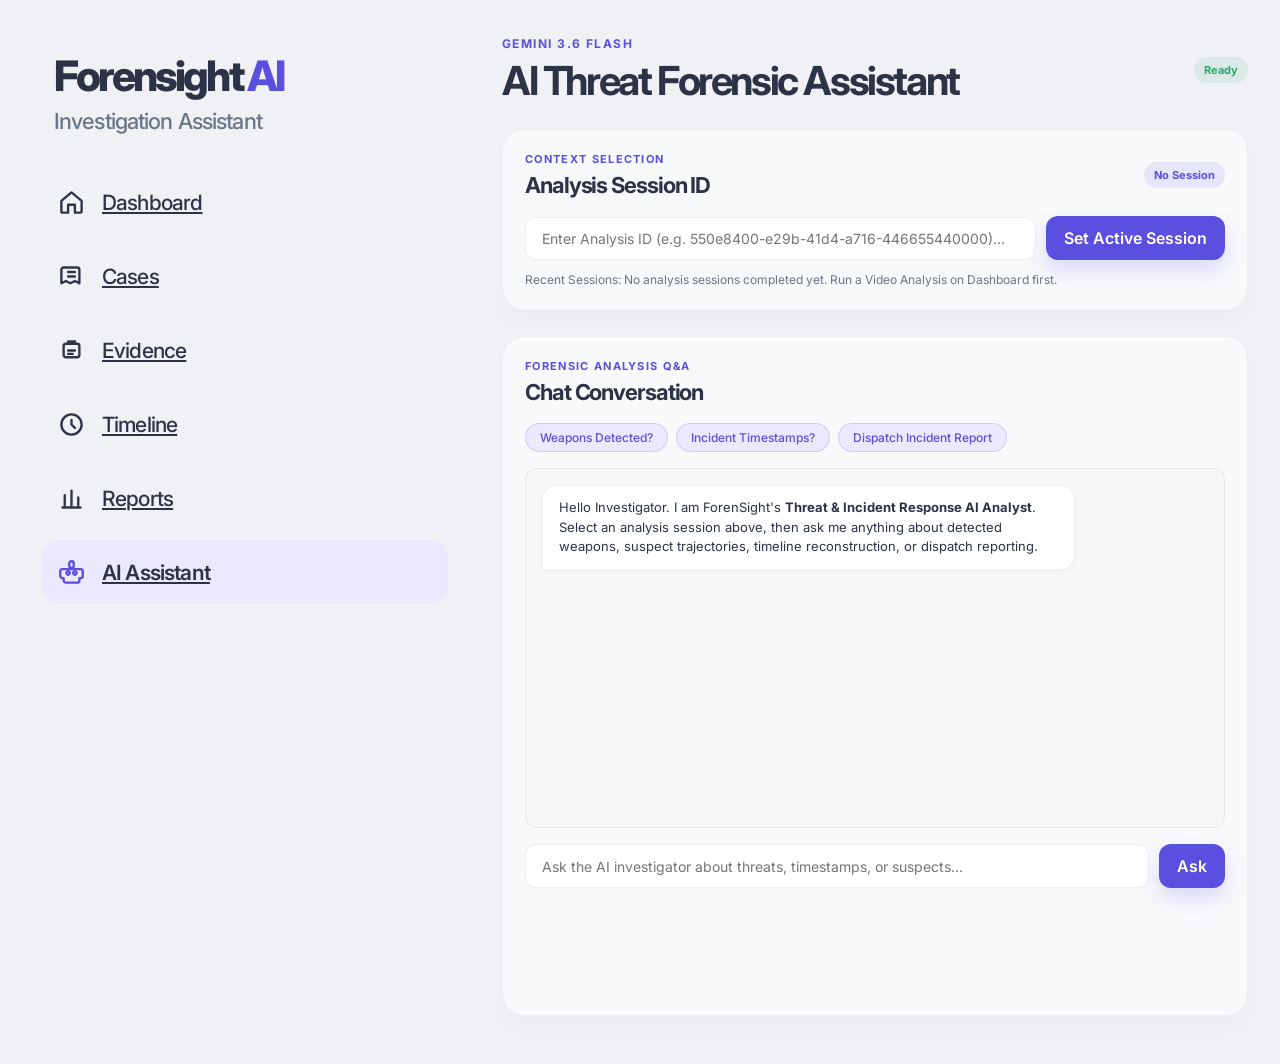
==== frontend/ai-assistant.html @ d455faef "Implement cases evidence reports and AI assistant pages" ====
<!DOCTYPE html>
<html lang="en">
<head>
  <meta charset="UTF-8" />
  <meta name="viewport" content="width=device-width, initial-scale=1.0" />
  <title>AI Assistant — Forensight AI</title>
  <link rel="preconnect" href="https://fonts.googleapis.com" />
  <link rel="preconnect" href="https://fonts.gstatic.com" crossorigin />
  <link href="https://fonts.googleapis.com/css2?family=Inter:wght@400;500;600;700;800&display=swap" rel="stylesheet" />
  <link rel="stylesheet" href="css/style.css" />
  <link rel="stylesheet" href="css/ai-assistant.css" />
</head>
<body>
  <div class="app-shell">
    <aside class="sidebar">
      <div class="brand">
        <div class="brand-title">Forensight <span>AI</span></div>
        <div class="brand-subtitle">Investigation Assistant</div>
      </div>

      <nav class="nav" aria-label="Sidebar navigation">
        <a href="index.html" class="nav-item">
          <span class="nav-icon" aria-hidden="true">
            <svg viewBox="0 0 24 24"><path d="M3 10.5 12 3l9 7.5V20a1 1 0 0 1-1 1h-5v-7H9v7H4a1 1 0 0 1-1-1z"/></svg>
          </span>
          <span>Dashboard</span>
        </a>

        <a href="cases.html" class="nav-item">
          <span class="nav-icon" aria-hidden="true">
            <svg viewBox="0 0 24 24"><path d="M7 4h10a2 2 0 0 1 2 2v12l-4-2-4 2-4-2-4 2V6a2 2 0 0 1 2-2zm2 4h6M9 12h6"/></svg>
          </span>
          <span>Cases</span>
        </a>

        <a href="evidence.html" class="nav-item">
          <span class="nav-icon" aria-hidden="true">
            <svg viewBox="0 0 24 24"><path d="M7 6h10a2 2 0 0 1 2 2v8a2 2 0 0 1-2 2H7a2 2 0 0 1-2-2V8a2 2 0 0 1 2-2zm2 0V4h6v2M9 12h6M9 15h4"/></svg>
          </span>
          <span>Evidence</span>
        </a>

        <a href="timeline.html" class="nav-item">
          <span class="nav-icon" aria-hidden="true">
            <svg viewBox="0 0 24 24"><path d="M12 8v4l3 3m6-3a9 9 0 1 1-18 0 9 9 0 0 1 18 0z"/></svg>
          </span>
          <span>Timeline</span>
        </a>

        <a href="reports.html" class="nav-item">
          <span class="nav-icon" aria-hidden="true">
            <svg viewBox="0 0 24 24"><path d="M6 18V9m6 9V5m6 13v-7M4 20h16"/></svg>
          </span>
          <span>Reports</span>
        </a>

        <a href="ai-assistant.html" class="nav-item active">
          <span class="nav-icon" aria-hidden="true">
            <svg viewBox="0 0 24 24"><path d="M12 2a2 2 0 0 1 2 2v2a2 2 0 0 1-2 2 2 2 0 0 1-2-2V4a2 2 0 0 1 2-2zm8 7a2 2 0 0 1 2 2v4a2 2 0 0 1-2 2h-1v2a2 2 0 0 1-2 2H7a2 2 0 0 1-2-2v-2H4a2 2 0 0 1-2-2v-4a2 2 0 0 1 2-2h16zM9 11a1.5 1.5 0 1 0 0 3 1.5 1.5 0 0 0 0-3zm6 0a1.5 1.5 0 1 0 0 3 1.5 1.5 0 0 0 0-3z"/></svg>
          </span>
          <span>AI Assistant</span>
        </a>
      </nav>
    </aside>

    <main class="content-area" aria-label="Main content">
      <div class="dashboard">
        <header class="topbar">
          <div>
            <p class="eyebrow">Gemini 3.6 Flash</p>
            <h1>AI Threat Forensic Assistant</h1>
          </div>
          <span class="status-pill ok" id="chatStatusPill">Ready</span>
        </header>

        <!-- Session Selection Panel -->
        <section class="panel">
          <div class="panel-header">
            <div>
              <p class="eyebrow small">Context Selection</p>
              <h2>Analysis Session ID</h2>
            </div>
            <span class="status-tag" id="activeSessionBadge">No Session</span>
          </div>
          <div style="display: flex; gap: 10px; align-items: center;">
            <input type="text" class="analysis-id-input" id="aiAnalysisIdInput" placeholder="Enter Analysis ID (e.g. 550e8400-e29b-41d4-a716-446655440000)..." />
            <button type="button" class="primary-btn" id="loadAnalysisAiBtn">Set Active Session</button>
          </div>
          <div style="margin-top: 12px; font-size: 12px; color: var(--muted);" id="aiQuickLinks">
            <span>Recent Sessions: </span><span id="aiQuickLinksChips">None recorded yet</span>
          </div>
        </section>

        <!-- AI Forensic Chat Panel -->
        <section class="panel chat-panel" id="investigationChatPanel">
          <div class="panel-header">
            <div>
              <p class="eyebrow small">Forensic Analysis Q&amp;A</p>
              <h2>Chat Conversation</h2>
            </div>
          </div>

          <div class="chat-quick-prompts" id="chatQuickPrompts">
            <button type="button" class="prompt-chip" data-prompt="Was any lethal weapon, gun, or knife detected in this footage?">Weapons Detected?</button>
            <button type="button" class="prompt-chip" data-prompt="At what exact timestamps did threat incidents occur and who was armed?">Incident Timestamps?</button>
            <button type="button" class="prompt-chip" data-prompt="Generate a formal security incident summary report for police or security dispatch.">Dispatch Incident Report</button>
          </div>

          <div class="chat-messages" id="chatMessages">
            <div class="chat-bubble model">
              <p>Hello Investigator. I am ForenSight's <strong>Threat &amp; Incident Response AI Analyst</strong>. Select an analysis session above, then ask me anything about detected weapons, suspect trajectories, timeline reconstruction, or dispatch reporting.</p>
            </div>
          </div>

          <form class="chat-input-form" id="chatForm">
            <input type="text" id="chatInput" placeholder="Ask the AI investigator about threats, timestamps, or suspects..." autocomplete="off" />
            <button type="submit" class="primary-btn" id="chatSendBtn">Ask</button>
          </form>
        </section>
      </div>
    </main>
  </div>

  <script src="js/ai-assistant.js"></script>
</body>
</html>
---- frontend/css/style.css ----
:root {
  --bg: #eff1f5;
  --purple: #5b4fe0;
  --purple-soft: #ece9ff;
  --text: #2d3347;
  --muted: #697687;
  --panel: rgba(255, 255, 255, 0.58);
  --line: rgba(45, 51, 71, 0.08);
  --success: #2ca76d;
  --warning: #d49b2f;
  --danger: #df5a5a;
}

* {
  box-sizing: border-box;
}

html, body {
  margin: 0;
  min-height: 100%;
  background: var(--bg);
  font-family: 'Inter', 'Segoe UI', sans-serif;
  color: var(--text);
}

body {
  min-height: 100vh;
}

button, input {
  font: inherit;
}

.app-shell {
  display: flex;
  min-height: 100vh;
  background: var(--bg);
}

.sidebar {
  width: 470px;
  padding: 54px 22px 0 42px;
  background: rgba(255, 255, 255, 0.02);
}

.brand {
  margin-left: 12px;
}

.brand-title {
  font-size: 42px;
  line-height: 1.05;
  letter-spacing: -0.07em;
  font-weight: 800;
  color: var(--text);
}

.brand-title span {
  color: var(--purple);
}

.brand-subtitle {
  margin-top: 10px;
  font-size: 22px;
  letter-spacing: -0.04em;
  color: var(--muted);
  font-weight: 500;
}

.nav {
  margin-top: 36px;
  display: flex;
  flex-direction: column;
  gap: 10px;
}

.nav-item {
  display: flex;
  align-items: center;
  width: 100%;
  min-height: 64px;
  padding: 0 18px 0 14px;
  border-radius: 18px;
  gap: 16px;
  font-size: 21px;
  letter-spacing: -0.04em;
  color: var(--text);
  font-weight: 500;
  transition: background 0.2s ease, transform 0.2s ease;
}

.nav-item.active {
  background: var(--purple-soft);
  color: var(--text);
  font-weight: 600;
  box-shadow: inset 0 0 0 1px rgba(91, 79, 224, 0.03);
}

.nav-item:hover {
  background: rgba(91, 79, 224, 0.04);
}

.nav-icon {
  width: 30px;
  height: 30px;
  display: inline-flex;
  align-items: center;
  justify-content: center;
  color: #2f3447;
  flex-shrink: 0;
}

.nav-icon svg {
  width: 27px;
  height: 27px;
  stroke: currentColor;
  fill: none;
  stroke-width: 2.1;
  stroke-linecap: round;
  stroke-linejoin: round;
}

.active .nav-icon {
  color: var(--purple);
}

.content-area {
  flex: 1;
  min-height: 100vh;
  background: rgba(255, 255, 255, 0.02);
  padding: 36px 32px 48px;
}

.dashboard {
  max-width: 1220px;
  margin: 0 auto;
}

.topbar {
  display: flex;
  justify-content: space-between;
  align-items: center;
  gap: 20px;
  margin-bottom: 26px;
}

.eyebrow {
  margin: 0 0 8px;
  color: var(--purple);
  font-size: 12px;
  letter-spacing: 0.12em;
  text-transform: uppercase;
  font-weight: 700;
}

.eyebrow.small {
  font-size: 11px;
  margin-bottom: 6px;
}

.topbar h1 {
  margin: 0;
  font-size: 40px;
  line-height: 1.1;
  letter-spacing: -0.06em;
  color: var(--text);
}

.primary-btn,
.secondary-btn {
  border: 0;
  border-radius: 12px;
  font: inherit;
  font-weight: 600;
  cursor: pointer;
}

.primary-btn {
  background: var(--purple);
  color: #fff;
  padding: 12px 18px;
  box-shadow: 0 10px 20px rgba(91, 79, 224, 0.18);
}

.primary-btn.wide {
  width: 100%;
  padding: 14px 18px;
}

.primary-btn:disabled {
  opacity: 0.7;
  cursor: not-allowed;
}

.secondary-btn {
  background: #fff;
  color: var(--text);
  border: 1px solid var(--line);
  padding: 10px 14px;
}

.hero-row {
  display: grid;
  grid-template-columns: 1fr;
  gap: 20px;
  margin-bottom: 26px;
}

.panel {
  background: var(--panel);
  border: 1px solid rgba(45, 51, 71, 0.06);
  border-radius: 22px;
  padding: 22px;
  box-shadow: 0 12px 24px rgba(20, 30, 60, 0.02);
}

.panel-header {
  display: flex;
  justify-content: space-between;
  align-items: center;
  gap: 16px;
  margin-bottom: 18px;
}

.panel-header h2 {
  margin: 0;
  font-size: 22px;
  letter-spacing: -0.05em;
  color: var(--text);
}

.status-pill {
  display: inline-flex;
  align-items: center;
  border-radius: 999px;
  padding: 6px 10px;
  font-size: 11px;
  font-weight: 700;
  background: rgba(91, 79, 224, 0.1);
  color: var(--purple);
}

.status-pill.ok {
  background: rgba(44, 167, 109, 0.1);
  color: var(--success);
}

.status-pill.processing {
  background: rgba(212, 155, 47, 0.12);
  color: var(--warning);
}

.upload-dropzone {
  border: 1.5px dashed rgba(91, 79, 224, 0.22);
  border-radius: 18px;
  background: linear-gradient(180deg, rgba(91, 79, 224, 0.04), rgba(255,255,255,0.2));
  text-align: center;
  padding: 28px 20px 24px;
}

.upload-icon {
  width: 60px;
  height: 60px;
  margin: 0 auto 14px;
  display: flex;
  align-items: center;
  justify-content: center;
  border-radius: 18px;
  background: rgba(91, 79, 224, 0.08);
  color: var(--purple);
}

.upload-icon svg {
  width: 32px;
  height: 32px;
  stroke: currentColor;
  fill: none;
  stroke-width: 2.2;
  stroke-linecap: round;
  stroke-linejoin: round;
}

.upload-dropzone h3 {
  margin: 0 0 8px;
  font-size: 24px;
  letter-spacing: -0.05em;
  color: var(--text);
}

.upload-dropzone p {
  margin: 0;
  color: var(--muted);
  font-size: 14px;
}

.browse-btn {
  margin-top: 22px;
  background: #fff;
  border: 1px solid var(--line);
}

.file-name {
  margin-top: 18px;
  color: var(--text);
  font-size: 14px;
  font-weight: 600;
  min-height: 20px;
}

.file-name.warning {
  color: #b85715;
}

.upload-actions {
  margin-top: 18px;
}

.hidden {
  display: none;
}

.results-panel {
  margin-bottom: 26px;
  scroll-margin-top: 24px;
}

.recent-panel {
  margin-bottom: 26px;
}

.recent-list {
  display: flex;
  flex-direction: column;
  gap: 10px;
}

.recent-item {
  display: flex;
  align-items: center;
  justify-content: space-between;
  gap: 20px;
  padding: 14px 0;
  border-bottom: 1px solid var(--line);
}

.recent-item:last-child {
  border-bottom: 0;
  padding-bottom: 0;
}

.recent-item-main {
  min-width: 0;
}

.recent-item-main strong,
.recent-item-main span,
.recent-item-main small {
  display: block;
}

.recent-item-main strong {
  overflow: hidden;
  color: var(--text);
  text-overflow: ellipsis;
  white-space: nowrap;
}

.recent-item-main span,
.recent-item-main small,
.empty-state {
  color: var(--muted);
  font-size: 12px;
}

.recent-item-main span {
  margin-top: 4px;
}

.recent-item-main small {
  margin-top: 3px;
}

.recent-item-actions {
  display: flex;
  flex-shrink: 0;
  gap: 8px;
}

.recent-item-actions a,
.recent-item-actions button {
  text-decoration: none;
  white-space: nowrap;
}

.result-links {
  display: flex;
  align-items: center;
  gap: 10px;
}

.result-links a {
  text-decoration: none;
  white-space: nowrap;
}

.video-preview {
  margin-bottom: 20px;
  padding: 14px;
  border-radius: 16px;
  background: rgba(45, 51, 71, 0.06);
}

.video-preview video {
  display: block;
  width: 100%;
  max-height: 480px;
  border-radius: 10px;
  background: #171a25;
}

.video-actions {
  display: flex;
  justify-content: flex-end;
  margin-top: 12px;
}

.video-actions a {
  text-decoration: none;
}

.result-summary {
  display: grid;
  grid-template-columns: 180px 1fr;
  gap: 16px;
  margin-bottom: 20px;
}

.result-stat {
  min-height: 84px;
  padding: 16px;
  border-radius: 14px;
  background: rgba(91, 79, 224, 0.06);
}

.result-stat > span {
  display: block;
  margin-bottom: 8px;
  color: var(--muted);
  font-size: 12px;
  font-weight: 600;
}

.result-stat > strong {
  font-size: 30px;
  color: var(--purple);
}

.result-objects > div {
  display: flex;
  flex-wrap: wrap;
  gap: 8px;
}

.object-count {
  padding: 6px 9px;
  border-radius: 8px;
  background: #fff;
  color: var(--muted);
  font-size: 13px;
}

.object-count strong {
  color: var(--text);
}

.result-table-wrap {
  max-height: 310px;
  overflow: auto;
}

.result-note {
  margin: 12px 0 0;
  color: var(--muted);
  font-size: 12px;
}

.summary-list {
  display: flex;
  flex-direction: column;
  gap: 18px;
  margin-bottom: 18px;
}

.summary-item {
  display: flex;
  justify-content: space-between;
  gap: 16px;
  padding: 10px 0;
  border-bottom: 1px solid var(--line);
}

.summary-item:last-child {
  border-bottom: 0;
}

.summary-label {
  color: var(--muted);
  font-size: 13px;
}

.summary-item strong {
  font-size: 16px;
  letter-spacing: -0.04em;
}

.mini-chart {
  display: flex;
  align-items: end;
  gap: 10px;
  height: 120px;
  padding-top: 12px;
  border-radius: 16px;
  background: linear-gradient(180deg, rgba(91,79,224,0.05), rgba(255,255,255,0.2));
  padding: 18px 14px 10px;
}

.mini-chart span {
  flex: 1;
  border-radius: 12px 12px 0 0;
  background: linear-gradient(180deg, rgba(91,79,224,0.88), rgba(91,79,224,0.35));
}

.stats-grid {
  display: grid;
  grid-template-columns: repeat(4, minmax(170px, 1fr));
  gap: 18px;
  margin-bottom: 26px;
}

.stat-card {
  background: var(--panel);
  border: 1px solid rgba(45, 51, 71, 0.06);
  border-radius: 18px;
  padding: 20px 18px;
  display: flex;
  align-items: center;
  justify-content: space-between;
  gap: 12px;
}

.stat-meta {
  display: flex;
  flex-direction: column;
  gap: 8px;
}

.stat-meta span {
  color: var(--muted);
  font-size: 12px;
}

.stat-meta strong {
  font-size: 28px;
  letter-spacing: -0.05em;
  color: var(--text);
}

.stat-pill {
  padding: 6px 10px;
  border-radius: 999px;
  font-size: 11px;
  font-weight: 700;
  white-space: nowrap;
}

.stat-pill.positive {
  background: rgba(34, 197, 94, 0.12);
  color: #128a50;
}

.stat-pill.neutral {
  background: rgba(91, 79, 224, 0.12);
  color: var(--purple);
}

.stat-pill.negative {
  background: rgba(234, 88, 12, 0.12);
  color: #b85715;
}

.panel-grid {
  display: grid;
  grid-template-columns: 1.7fr 1fr;
  gap: 20px;
  margin-bottom: 22px;
}

.status-tag {
  background: rgba(91, 79, 224, 0.11);
  color: var(--purple);
  padding: 6px 10px;
  border-radius: 999px;
  font-size: 11px;
  font-weight: 700;
}

.pipeline {
  display: flex;
  flex-direction: column;
  gap: 18px;
}

.pipeline-row {
  display: grid;
  grid-template-columns: 150px 1fr 52px;
  align-items: center;
  gap: 14px;
}

.step {
  color: var(--text);
  font-size: 14px;
  font-weight: 600;
}

.bar {
  height: 10px;
  background: rgba(45, 51, 71, 0.08);
  border-radius: 999px;
  overflow: hidden;
}

.bar i {
  display: block;
  height: 100%;
  border-radius: inherit;
  background: linear-gradient(90deg, var(--purple) 0%, #8b7ef4 100%);
}

.complete .bar i {
  background: linear-gradient(90deg, #438d62 0%, #72c995 100%);
}

.pending .bar i {
  background: linear-gradient(90deg, #bca83d 0%, #e7d66a 100%);
}

.value {
  color: var(--muted);
  font-size: 12px;
  font-weight: 700;
  text-align: right;
}

.alert-list,
.activity-list {
  margin: 0;
  padding: 0;
  list-style: none;
  display: flex;
  flex-direction: column;
  gap: 18px;
}

.alert-list li,
.activity-list li {
  display: flex;
  align-items: center;
  gap: 12px;
  padding: 12px 0;
  border-bottom: 1px solid var(--line);
}

.alert-list li:last-child,
.activity-list li:last-child {
  border-bottom: 0;
  padding-bottom: 0;
}

.dot,
.timeline-dot {
  width: 12px;
  height: 12px;
  border-radius: 50%;
  display: inline-block;
  flex-shrink: 0;
}

.dot.red { background: var(--danger); }
.dot.amber { background: var(--warning); }
.dot.green { background: var(--success); }
.timeline-dot.purple { background: var(--purple); }
.timeline-dot.blue { background: #4d89f5; }
.timeline-dot.green { background: var(--success); }
.timeline-dot.amber { background: var(--warning); }

.alert-list strong,
.activity-list strong {
  display: block;
  font-size: 14px;
  margin-bottom: 2px;
}

.alert-list small,
.activity-list small {
  color: var(--muted);
  font-size: 12px;
}

.bottom-grid {
  display: grid;
  grid-template-columns: 1.7fr 1fr;
  gap: 20px;
}

.table-panel {
  padding-bottom: 10px;
}

.table-wrap {
  overflow-x: auto;
}

table {
  width: 100%;
  border-collapse: collapse;
  min-width: 640px;
}

th, td {
  text-align: left;
  padding: 14px 10px;
  border-bottom: 1px solid var(--line);
}

th {
  color: var(--muted);
  font-size: 11px;
  text-transform: uppercase;
  letter-spacing: 0.08em;
  font-weight: 700;
}

td {
  color: var(--text);
  font-size: 14px;
}

.badge {
  display: inline-block;
  padding: 6px 10px;
  border-radius: 999px;
  font-size: 11px;
  font-weight: 700;
}

.badge.success {
  color: #208856;
  background: rgba(34, 197, 94, 0.12);
}

.badge.warning {
  color: #b36f11;
  background: rgba(245, 158, 11, 0.14);
}

.badge.info {
  color: var(--purple);
  background: rgba(91, 79, 224, 0.12);
}

/* ==================================================
   THREAT DETECTION & INCIDENTS STYLING
   ================================================== */

.threat-banner {
  display: flex;
  justify-content: space-between;
  align-items: center;
  padding: 16px 20px;
  border-radius: 14px;
  margin-bottom: 20px;
  transition: all 0.3s ease;
}

.threat-banner.threat-safe,
.threat-banner.threat-low {
  background: rgba(44, 167, 109, 0.12);
  border: 1px solid rgba(44, 167, 109, 0.35);
  color: #1e7a4f;
}

.threat-banner.threat-medium {
  background: rgba(212, 155, 47, 0.14);
  border: 1px solid rgba(212, 155, 47, 0.4);
  color: #a06e12;
}

.threat-banner.threat-high {
  background: rgba(234, 88, 12, 0.14);
  border: 1px solid rgba(234, 88, 12, 0.45);
  color: #c2410c;
}

.threat-banner.threat-critical {
  background: rgba(223, 90, 90, 0.18);
  border: 1px solid rgba(223, 90, 90, 0.55);
  color: #b91c1c;
  animation: threatPulse 2s infinite;
}

@keyframes threatPulse {
  0% { box-shadow: 0 0 0 0 rgba(223, 90, 90, 0.4); }
  70% { box-shadow: 0 0 0 8px rgba(223, 90, 90, 0); }
  100% { box-shadow: 0 0 0 0 rgba(223, 90, 90, 0); }
}

.threat-badge-group {
  display: flex;
  align-items: center;
  gap: 14px;
}

.threat-level-pill {
  padding: 6px 14px;
  border-radius: 999px;
  font-size: 13px;
  font-weight: 800;
  letter-spacing: 0.05em;
  text-transform: uppercase;
}

.threat-level-pill.safe,
.threat-level-pill.low {
  background: #2ca76d;
  color: #ffffff;
}

.threat-level-pill.medium {
  background: #d49b2f;
  color: #ffffff;
}

.threat-level-pill.high {
  background: #ea580c;
  color: #ffffff;
}

.threat-level-pill.critical {
  background: #dc2626;
  color: #ffffff;
}

.threat-score-label {
  font-size: 14px;
  font-weight: 500;
}

.threat-score-label strong {
  font-size: 16px;
  font-weight: 700;
}

.threat-incidents-count {
  font-size: 14px;
  font-weight: 600;
}

.threat-level-text.critical { color: #dc2626; }
.threat-level-text.high { color: #ea580c; }
.threat-level-text.medium { color: #d49b2f; }
.threat-level-text.safe { color: #2ca76d; }

.recent-item-title-row {
  display: flex;
  align-items: center;
  gap: 10px;
}

.threat-pill {
  display: inline-block;
  padding: 3px 8px;
  border-radius: 6px;
  font-size: 10px;
  font-weight: 700;
  text-transform: uppercase;
}

.threat-pill.safe,
.threat-pill.low { background: rgba(44, 167, 109, 0.15); color: #1e7a4f; }
.threat-pill.medium { background: rgba(212, 155, 47, 0.18); color: #a06e12; }
.threat-pill.high { background: rgba(234, 88, 12, 0.18); color: #c2410c; }
.threat-pill.critical { background: rgba(220, 38, 38, 0.2); color: #dc2626; }

/* Incidents Section */
.incidents-section {
  margin: 22px 0;
  padding: 18px;
  border-radius: 14px;
  background: rgba(255, 255, 255, 0.7);
  border: 1px solid var(--line);
}

.section-title-row {
  display: flex;
  justify-content: space-between;
  align-items: baseline;
  margin-bottom: 14px;
}

.section-title-row h3 {
  margin: 0;
  font-size: 16px;
  font-weight: 700;
  color: var(--text);
}

.section-title-row .subtext {
  font-size: 12px;
  color: var(--muted);
}

.incidents-list {
  display: flex;
  flex-direction: column;
  gap: 10px;
}

.no-incidents {
  padding: 14px;
  text-align: center;
  color: var(--muted);
  font-size: 13px;
  background: rgba(45, 51, 71, 0.03);
  border-radius: 8px;
}

.incident-card {
  padding: 12px 16px;
  border-radius: 10px;
  background: #ffffff;
  border: 1px solid var(--line);
  border-left: 5px solid var(--muted);
  box-shadow: 0 2px 6px rgba(0, 0, 0, 0.02);
}

.incident-card.critical { border-left-color: #dc2626; background: #fffaf9; }
.incident-card.high { border-left-color: #ea580c; background: #fffbf7; }
.incident-card.medium { border-left-color: #d49b2f; background: #fffdf9; }

.incident-header {
  display: flex;
  justify-content: space-between;
  align-items: center;
  margin-bottom: 6px;
}

.incident-badge {
  font-size: 12px;
  font-weight: 700;
  text-transform: uppercase;
}

.incident-badge.critical { color: #dc2626; }
.incident-badge.high { color: #ea580c; }
.incident-badge.medium { color: #d49b2f; }

.incident-time {
  font-size: 12px;
  color: var(--muted);
  font-weight: 500;
}

.incident-body {
  display: flex;
  justify-content: space-between;
  align-items: center;
  gap: 12px;
}

.incident-info {
  font-size: 13px;
  color: var(--text);
}

.armed-badge {
  display: inline-block;
  padding: 2px 6px;
  border-radius: 4px;
  background: rgba(220, 38, 38, 0.12);
  color: #dc2626;
  font-weight: 700;
  font-size: 11px;
}

.jump-btn {
  display: inline-flex;
  align-items: center;
  gap: 6px;
  padding: 6px 12px;
  border-radius: 8px;
  border: 1px solid var(--purple);
  background: var(--purple-soft);
  color: var(--purple);
  font-size: 12px;
  font-weight: 600;
  cursor: pointer;
  transition: all 0.2s ease;
  white-space: nowrap;
}

.jump-btn:hover {
  background: var(--purple);
  color: #ffffff;
}

.threat-row {
  background: rgba(220, 38, 38, 0.05);
}

.threat-tag {
  display: inline-block;
  margin-left: 6px;
  padding: 2px 6px;
  border-radius: 4px;
  background: #dc2626;
  color: #ffffff;
  font-size: 10px;
  font-weight: 700;
  text-transform: uppercase;
}

/* AI Forensic Chat Panel */
.chat-panel {
  margin-top: 26px;
}

.chat-quick-prompts {
  display: flex;
  flex-wrap: wrap;
  gap: 8px;
  margin-bottom: 14px;
}

.prompt-chip {
  padding: 6px 12px;
  border-radius: 20px;
  border: 1px solid rgba(91, 79, 224, 0.2);
  background: #ffffff;
  color: var(--purple);
  font-size: 12px;
  font-weight: 500;
  cursor: pointer;
  transition: all 0.15s ease;
}

.prompt-chip:hover {
  background: var(--purple-soft);
  border-color: var(--purple);
}

.chat-messages {
  max-height: 360px;
  min-height: 180px;
  overflow-y: auto;
  padding: 16px;
  background: rgba(255, 255, 255, 0.75);
  border-radius: 12px;
  border: 1px solid var(--line);
  display: flex;
  flex-direction: column;
  gap: 12px;
  margin-bottom: 14px;
}

.chat-bubble {
  max-width: 82%;
  padding: 12px 16px;
  border-radius: 14px;
  font-size: 13.5px;
  line-height: 1.5;
  box-shadow: 0 1px 3px rgba(0, 0, 0, 0.04);
}

.chat-bubble p {
  margin: 0 0 8px 0;
}

.chat-bubble p:last-child {
  margin-bottom: 0;
}

.chat-bubble.model {
  align-self: flex-start;
  background: #ffffff;
  color: var(--text);
  border: 1px solid var(--line);
  border-bottom-left-radius: 4px;
}

.chat-bubble.user {
  align-self: flex-end;
  background: var(--purple);
  color: #ffffff;
  border-bottom-right-radius: 4px;
}

.chat-bubble.error {
  background: rgba(220, 38, 38, 0.1);
  color: #dc2626;
  border: 1px solid rgba(220, 38, 38, 0.2);
}

.chat-bubble.loading {
  display: flex;
  align-items: center;
  min-height: 40px;
}

.typing-indicator {
  display: flex;
  gap: 4px;
  align-items: center;
}

.typing-indicator span {
  width: 6px;
  height: 6px;
  background: var(--muted);
  border-radius: 50%;
  animation: typing 1.2s infinite ease-in-out;
}

.typing-indicator span:nth-child(2) { animation-delay: 0.2s; }
.typing-indicator span:nth-child(3) { animation-delay: 0.4s; }

@keyframes typing {
  0%, 80%, 100% { transform: scale(0.6); opacity: 0.4; }
  40% { transform: scale(1.1); opacity: 1; }
}

.chat-input-form {
  display: flex;
  gap: 10px;
}

.chat-input-form input {
  flex: 1;
  padding: 12px 16px;
  border-radius: 10px;
  border: 1px solid var(--line);
  background: #ffffff;
  color: var(--text);
  font-size: 14px;
  outline: none;
  transition: border-color 0.2s;
}

.chat-input-form input:focus {
  border-color: var(--purple);
  box-shadow: 0 0 0 3px rgba(91, 79, 224, 0.12);
}

@media (max-width: 1100px) {
  .stats-grid {
    grid-template-columns: repeat(2, minmax(180px, 1fr));
  }

  .recent-item {
    align-items: flex-start;
    flex-direction: column;
  }

  .panel-grid,
  .bottom-grid,
  .hero-row {
    grid-template-columns: 1fr;
  }
}

@media (max-width: 900px) {
  .app-shell {
    flex-direction: column;
  }

  .sidebar {
    width: 100%;
    padding: 28px 18px 0;
  }

  .brand-title {
    font-size: 34px;
  }

  .brand-subtitle {
    font-size: 20px;
  }

  .nav-item {
    font-size: 20px;
    min-height: 58px;
  }

  .content-area {
    padding: 22px 18px 38px;
  }

  .topbar {
    flex-direction: column;
    align-items: flex-start;
  }

  .topbar h1 {
    font-size: 30px;
  }

  .stats-grid {
    grid-template-columns: 1fr;
  }
}

/* ==================================================
   PAGE SECTIONS & TABS (Cases / Evidence / Reports)
   ================================================== */

.page-section.hidden {
  display: none !important;
}

/* Form controls */
.form-group {
  margin-bottom: 16px;
}

.form-group label {
  display: block;
  font-size: 11px;
  font-weight: 700;
  color: var(--muted);
  text-transform: uppercase;
  letter-spacing: 0.08em;
  margin-bottom: 6px;
}

.form-group input,
.form-group textarea,
.form-group select {
  width: 100%;
  padding: 11px 14px;
  border-radius: 10px;
  border: 1px solid var(--line);
  background: #ffffff;
  color: var(--text);
  font: inherit;
  font-size: 14px;
  outline: none;
  transition: border-color 0.2s;
}

.form-group input:focus,
.form-group textarea:focus,
.form-group select:focus {
  border-color: var(--purple);
  box-shadow: 0 0 0 3px rgba(91, 79, 224, 0.12);
}

.form-group textarea {
  resize: vertical;
}

.form-row {
  display: grid;
  grid-template-columns: 1fr 1fr;
  gap: 16px;
}

/* Case Card items */
.case-card {
  padding: 18px 0;
  border-bottom: 1px solid var(--line);
  display: flex;
  justify-content: space-between;
  align-items: flex-start;
  gap: 20px;
}

.case-card:last-child {
  border-bottom: 0;
  padding-bottom: 0;
}

.case-card-main {
  flex: 1;
  min-width: 0;
}

.case-card-meta {
  display: flex;
  align-items: center;
  gap: 10px;
  margin-bottom: 6px;
}

.case-card-meta h3 {
  margin: 0;
  font-size: 16px;
  letter-spacing: -0.03em;
  color: var(--text);
}

.case-card-main p {
  margin: 0 0 6px;
  font-size: 13px;
  color: var(--muted);
}

.case-card-details {
  display: flex;
  flex-wrap: wrap;
  gap: 12px;
  font-size: 12px;
  color: var(--muted);
}

.case-card-actions {
  display: flex;
  flex-shrink: 0;
  gap: 8px;
}

/* Evidence / Timeline toggles */
.evidence-tab-btn.active {
  background: var(--purple-soft);
  color: var(--purple);
  border-color: rgba(91, 79, 224, 0.2);
}

/* Timeline Events */
.timeline-event {
  display: flex;
  gap: 14px;
  align-items: flex-start;
  padding: 12px 0;
  border-bottom: 1px solid var(--line);
}

.timeline-event:last-child {
  border-bottom: 0;
}

.timeline-marker {
  width: 10px;
  height: 10px;
  border-radius: 50%;
  flex-shrink: 0;
  margin-top: 5px;
}

.timeline-marker.threat {
  background: var(--danger);
  box-shadow: 0 0 8px rgba(223, 90, 90, 0.4);
}

.timeline-marker.safe {
  background: var(--success);
}

.timeline-event-body {
  flex: 1;
  min-width: 0;
}

.timeline-event-body strong {
  display: block;
  font-size: 13px;
  color: var(--text);
  margin-bottom: 2px;
}

.timeline-event-body span {
  font-size: 12px;
  color: var(--muted);
}

.timeline-time {
  font-size: 12px;
  color: var(--muted);
  font-weight: 600;
  white-space: nowrap;
}

/* Report Findings */
.finding-item {
  padding: 14px 0;
  border-bottom: 1px solid var(--line);
}

.finding-item:last-child {
  border-bottom: 0;
}

.finding-item h4 {
  margin: 0 0 4px;
  font-size: 14px;
  letter-spacing: -0.02em;
  color: var(--text);
}

.finding-item p {
  margin: 0;
  font-size: 13px;
  color: var(--muted);
}

/* Quick link chips */
.analysis-quick-link {
  display: inline-flex;
  align-items: center;
  gap: 6px;
  padding: 5px 12px;
  border-radius: 20px;
  border: 1px solid rgba(91, 79, 224, 0.2);
  background: #ffffff;
  color: var(--purple);
  font-size: 12px;
  font-weight: 500;
  cursor: pointer;
  transition: all 0.15s ease;
}

.analysis-quick-link:hover {
  background: var(--purple-soft);
  border-color: var(--purple);
}

.analysis-id-input {
  flex: 1;
  padding: 12px 16px;
  border-radius: 10px;
  border: 1px solid var(--line);
  background: #ffffff;
  color: var(--text);
  font: inherit;
  font-size: 14px;
  outline: none;
  transition: border-color 0.2s;
}

.analysis-id-input:focus {
  border-color: var(--purple);
  box-shadow: 0 0 0 3px rgba(91, 79, 224, 0.12);
}

.inline-error {
  margin-top: 10px;
  padding: 10px 14px;
  border-radius: 10px;
  background: rgba(223, 90, 90, 0.1);
  color: var(--danger);
  font-size: 13px;
  font-weight: 500;
}
---- frontend/css/ai-assistant.css ----
/* ==================================================
   AI FORENSIC ASSISTANT PAGE STYLES
   ================================================== */

.chat-panel {
  display: flex;
  flex-direction: column;
  height: calc(100vh - 220px);
  min-height: 520px;
}

.chat-quick-prompts {
  display: flex;
  flex-wrap: wrap;
  gap: 8px;
  margin-bottom: 16px;
}

.prompt-chip {
  background: var(--purple-soft);
  color: var(--purple);
  border: 1px solid rgba(91, 79, 224, 0.2);
  padding: 6px 14px;
  border-radius: 20px;
  font-size: 12px;
  font-weight: 500;
  cursor: pointer;
  transition: all 0.15s ease;
}

.prompt-chip:hover {
  background: var(--purple);
  color: #ffffff;
}

.chat-messages {
  flex: 1;
  overflow-y: auto;
  padding: 16px;
  border-radius: 12px;
  background: rgba(245, 245, 247, 0.6);
  border: 1px solid var(--line);
  margin-bottom: 16px;
  display: flex;
  flex-direction: column;
  gap: 12px;
}

.chat-bubble {
  max-width: 80%;
  padding: 12px 16px;
  border-radius: 14px;
  font-size: 13px;
  line-height: 1.5;
}

.chat-bubble.user {
  align-self: flex-end;
  background: var(--purple);
  color: #ffffff;
  border-bottom-right-radius: 2px;
}

.chat-bubble.model {
  align-self: flex-start;
  background: #ffffff;
  color: var(--text);
  border: 1px solid var(--line);
  border-bottom-left-radius: 2px;
}

.chat-bubble.loading {
  display: flex;
  align-items: center;
  gap: 6px;
}

.chat-input-form {
  display: flex;
  gap: 10px;
}

.chat-input-form input {
  flex: 1;
  padding: 12px 16px;
  border-radius: 10px;
  border: 1px solid var(--line);
  background: #ffffff;
  color: var(--text);
  font-size: 14px;
  outline: none;
  transition: border-color 0.2s;
}

.chat-input-form input:focus {
  border-color: var(--purple);
  box-shadow: 0 0 0 3px rgba(91, 79, 224, 0.12);
}

.analysis-quick-link {
  display: inline-flex;
  align-items: center;
  gap: 6px;
  padding: 5px 12px;
  border-radius: 20px;
  border: 1px solid rgba(91, 79, 224, 0.2);
  background: #ffffff;
  color: var(--purple);
  font-size: 12px;
  font-weight: 500;
  cursor: pointer;
  transition: all 0.15s ease;
}

.analysis-quick-link:hover {
  background: var(--purple-soft);
  border-color: var(--purple);
}

.analysis-id-input {
  flex: 1;
  padding: 12px 16px;
  border-radius: 10px;
  border: 1px solid var(--line);
  background: #ffffff;
  color: var(--text);
  font: inherit;
  font-size: 14px;
  outline: none;
  transition: border-color 0.2s;
}

.analysis-id-input:focus {
  border-color: var(--purple);
  box-shadow: 0 0 0 3px rgba(91, 79, 224, 0.12);
}
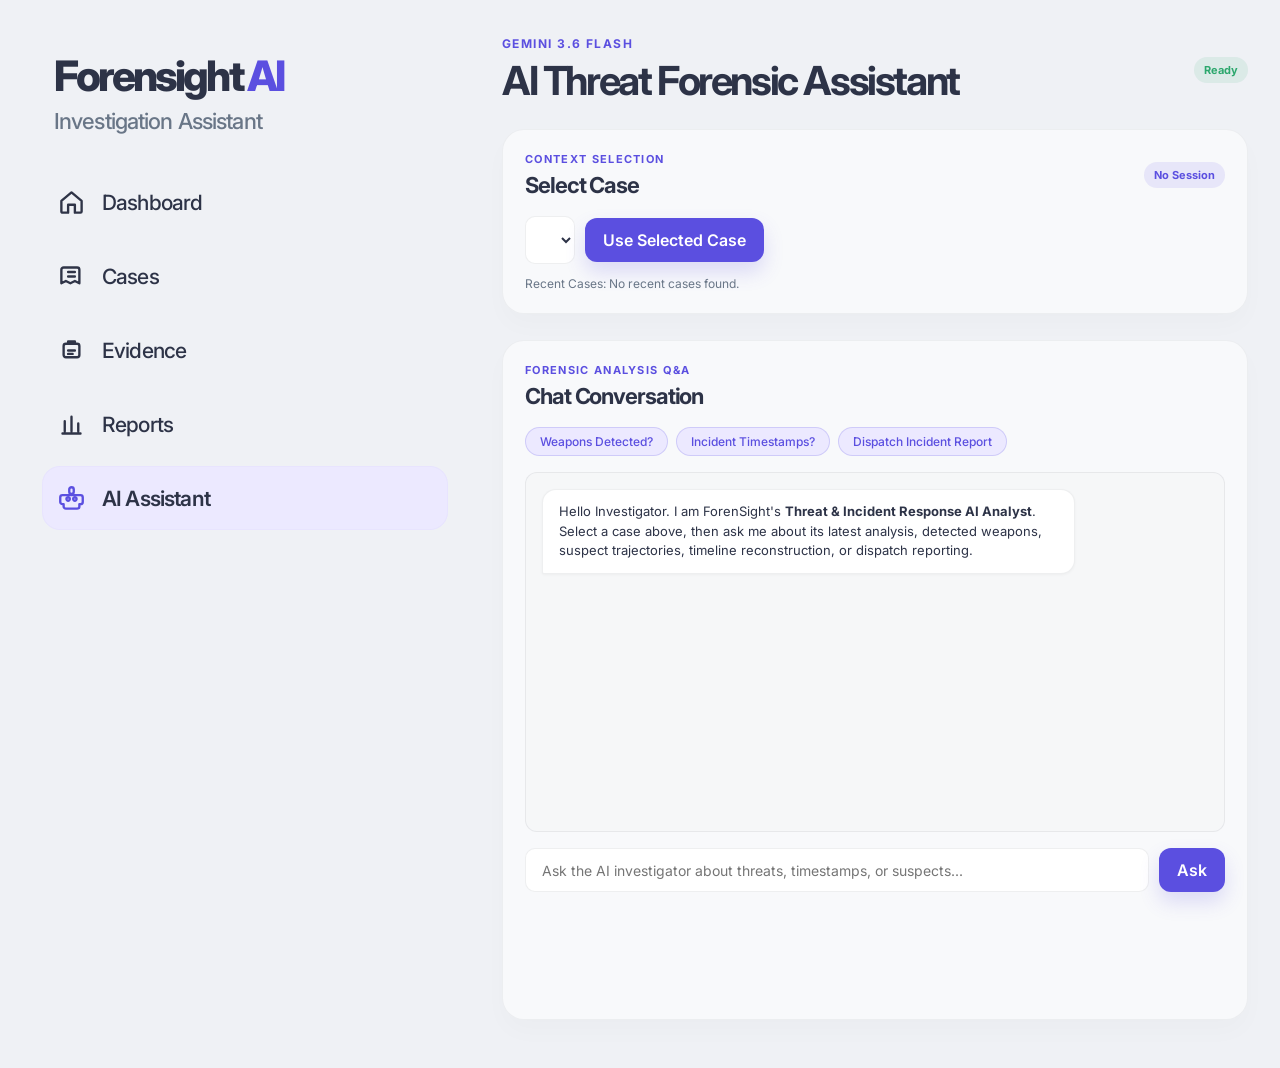
==== commit e372ad10: "Configure MongoDB integration" ====
--- a/frontend/ai-assistant.html
+++ b/frontend/ai-assistant.html
@@ -7,7 +7,7 @@
   <link rel="preconnect" href="https://fonts.googleapis.com" />
   <link rel="preconnect" href="https://fonts.gstatic.com" crossorigin />
   <link href="https://fonts.googleapis.com/css2?family=Inter:wght@400;500;600;700;800&display=swap" rel="stylesheet" />
-  <link rel="stylesheet" href="css/style.css" />
+  <link rel="stylesheet" href="css/style.css?v=20261021-1526" />
   <link rel="stylesheet" href="css/ai-assistant.css" />
 </head>
 <body>
@@ -38,13 +38,6 @@
             <svg viewBox="0 0 24 24"><path d="M7 6h10a2 2 0 0 1 2 2v8a2 2 0 0 1-2 2H7a2 2 0 0 1-2-2V8a2 2 0 0 1 2-2zm2 0V4h6v2M9 12h6M9 15h4"/></svg>
           </span>
           <span>Evidence</span>
-        </a>
-
-        <a href="timeline.html" class="nav-item">
-          <span class="nav-icon" aria-hidden="true">
-            <svg viewBox="0 0 24 24"><path d="M12 8v4l3 3m6-3a9 9 0 1 1-18 0 9 9 0 0 1 18 0z"/></svg>
-          </span>
-          <span>Timeline</span>
         </a>
 
         <a href="reports.html" class="nav-item">
@@ -78,16 +71,19 @@
           <div class="panel-header">
             <div>
               <p class="eyebrow small">Context Selection</p>
-              <h2>Analysis Session ID</h2>
+              <h2>Select Case</h2>
             </div>
             <span class="status-tag" id="activeSessionBadge">No Session</span>
           </div>
           <div style="display: flex; gap: 10px; align-items: center;">
-            <input type="text" class="analysis-id-input" id="aiAnalysisIdInput" placeholder="Enter Analysis ID (e.g. 550e8400-e29b-41d4-a716-446655440000)..." />
-            <button type="button" class="primary-btn" id="loadAnalysisAiBtn">Set Active Session</button>
+            <div class="case-session-picker">
+              <select id="caseNameSelect" class="case-session-select" aria-label="Select a case"></select>
+            </div>
+            <input type="hidden" id="aiAnalysisIdInput" />
+            <button type="button" class="primary-btn" id="loadAnalysisAiBtn">Use Selected Case</button>
           </div>
           <div style="margin-top: 12px; font-size: 12px; color: var(--muted);" id="aiQuickLinks">
-            <span>Recent Sessions: </span><span id="aiQuickLinksChips">None recorded yet</span>
+            <span>Recent Cases: </span><span id="aiQuickLinksChips">None recorded yet</span>
           </div>
         </section>
 
@@ -108,7 +104,7 @@
 
           <div class="chat-messages" id="chatMessages">
             <div class="chat-bubble model">
-              <p>Hello Investigator. I am ForenSight's <strong>Threat &amp; Incident Response AI Analyst</strong>. Select an analysis session above, then ask me anything about detected weapons, suspect trajectories, timeline reconstruction, or dispatch reporting.</p>
+              <p>Hello Investigator. I am ForenSight's <strong>Threat &amp; Incident Response AI Analyst</strong>. Select a case above, then ask me about its latest analysis, detected weapons, suspect trajectories, timeline reconstruction, or dispatch reporting.</p>
             </div>
           </div>
 
@@ -121,6 +117,7 @@
     </main>
   </div>
 
-  <script src="js/ai-assistant.js"></script>
+  <script src="js/case-session-picker.js?v=20261021-1642"></script>
+  <script src="js/ai-assistant.js?v=20261021-1642"></script>
 </body>
 </html>
--- a/frontend/css/style.css
+++ b/frontend/css/style.css
@@ -86,7 +86,37 @@
   letter-spacing: -0.04em;
   color: var(--text);
   font-weight: 500;
+  text-decoration: none;
   transition: background 0.2s ease, transform 0.2s ease;
+}
+
+.nav-item:hover,
+.nav-item:focus,
+.nav-item:active,
+.nav-item:visited {
+  text-decoration: none;
+}
+
+.nav-item[href="timeline.html"] {
+  display: none;
+}
+
+.case-session-picker {
+  display: flex;
+  flex-wrap: wrap;
+  gap: 10px;
+  align-items: center;
+}
+
+.case-session-select {
+  flex: 1 1 220px;
+  min-width: 0;
+  padding: 12px 14px;
+  border: 1px solid var(--line);
+  border-radius: 10px;
+  background: #fff;
+  color: var(--text);
+  font: inherit;
 }
 
 .nav-item.active {
@@ -1328,13 +1358,6 @@
   gap: 8px;
 }
 
-/* Evidence / Timeline toggles */
-.evidence-tab-btn.active {
-  background: var(--purple-soft);
-  color: var(--purple);
-  border-color: rgba(91, 79, 224, 0.2);
-}
-
 /* Timeline Events */
 .timeline-event {
   display: flex;
